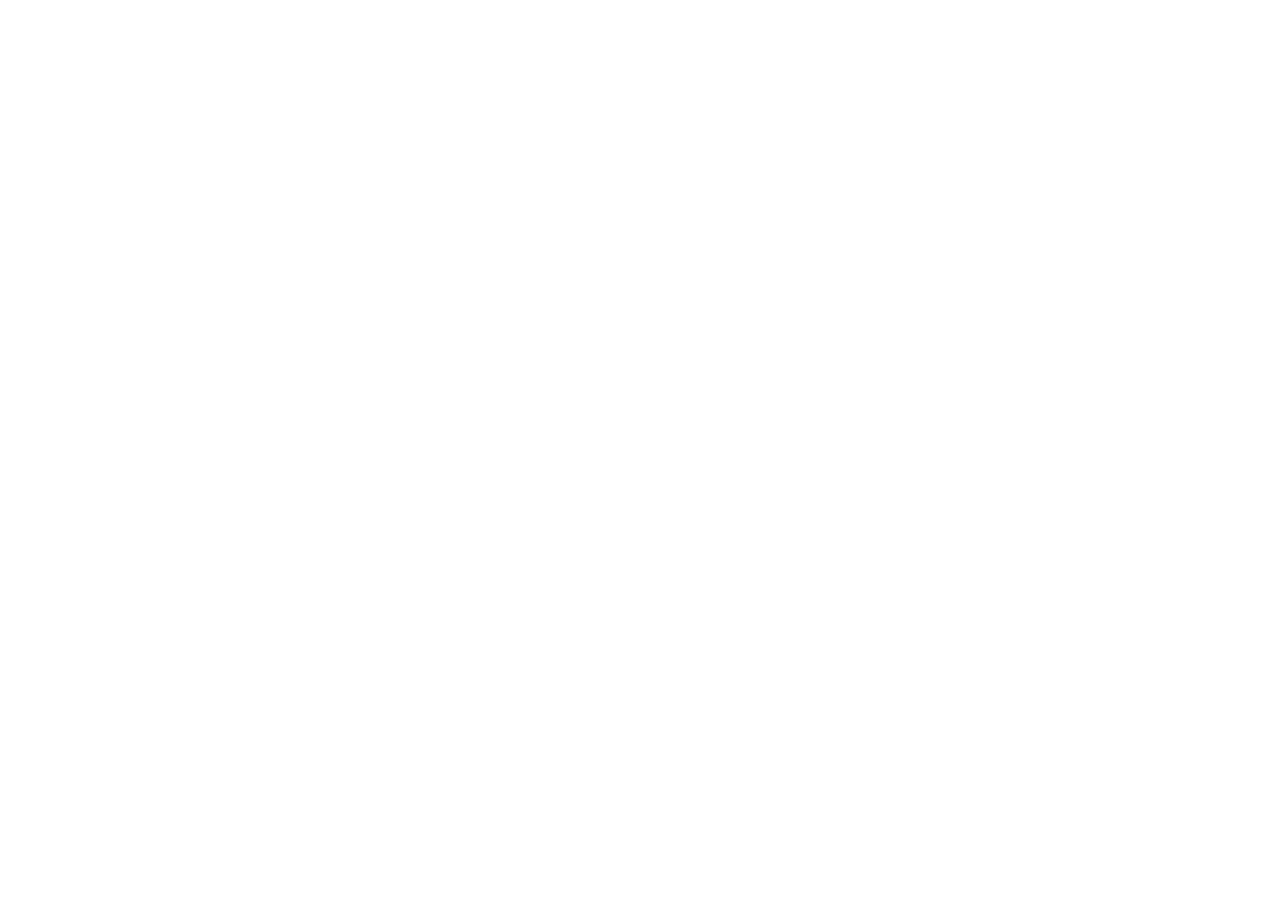
==== index.html @ 5f419419 "Add files via upload" ====
<DOCTYPE! html>
<html lang="pt-br">
    <head>
        <meta charset="UTF-8">
        <link href="/_css/style.css" type="text/css" rel="stylesheet">
    </head>

    <body>

    </body>
</html>
---- _css/style.css ----
body {
    font-family: sans-serif, -apple-system, BlinkMacSystemFont, 'Segoe UI', Roboto, Oxygen, Ubuntu, Cantarell, 'Open Sans', 'Helvetica Neue', sans-serif;
}
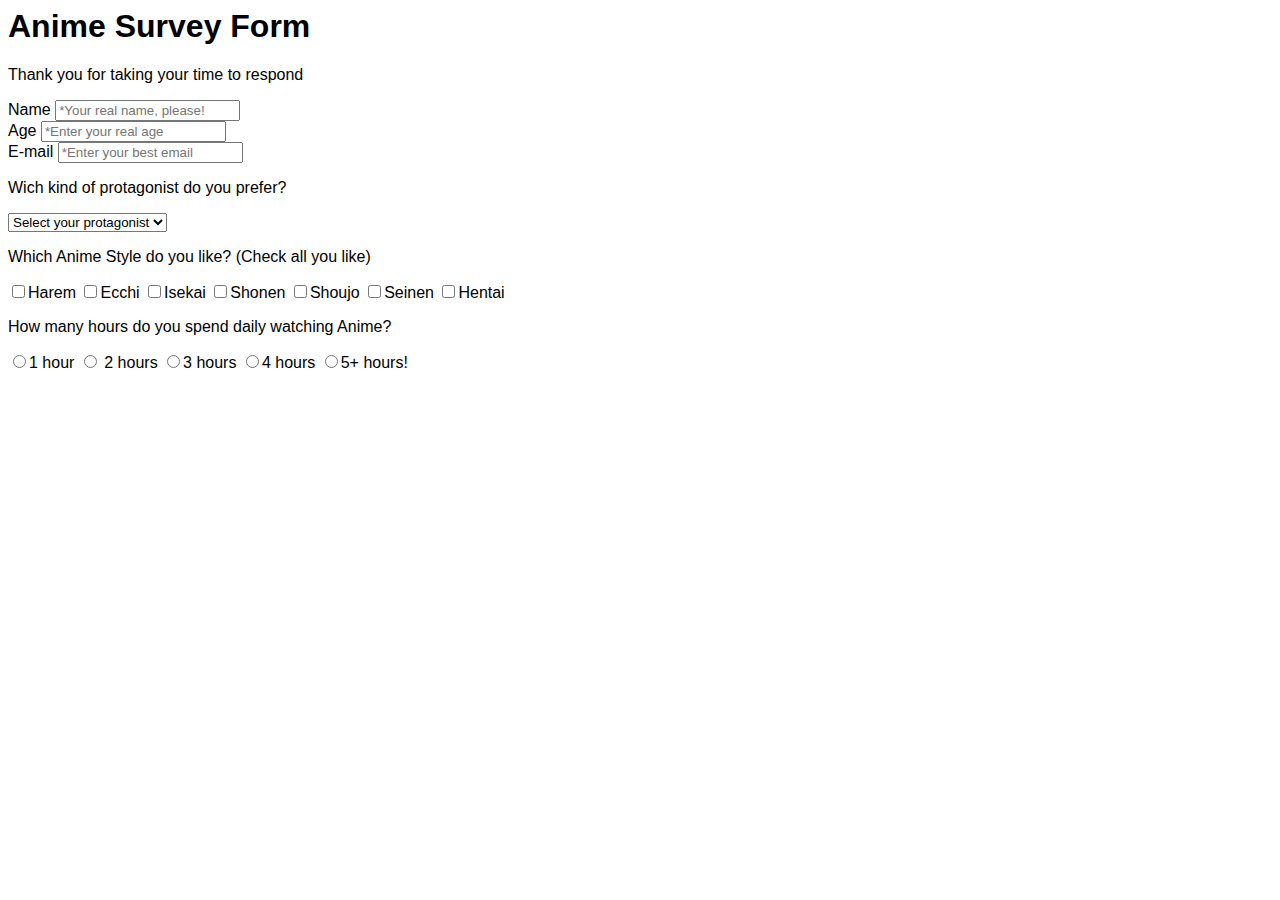
==== commit f5efcc14: "Update index.html" ====
--- a/index.html
+++ b/index.html
@@ -6,6 +6,153 @@
     </head>
 
     <body>
-
+        <header>
+            <h1 id="title">Anime Survey Form</h1>
+            <p id="description">Thank you for taking your time to respond</p>
+        </header>
+        <form id="survey-form">
+            <span id="data-group">
+                <div>
+                    <label id="name-label" for="name">Name</label>
+                    <input
+                        type="text"
+                        name="name"
+                        id="name"
+                        placeholder="*Your real name, please!"
+                        required
+                    >
+                </div>
+                <div>
+                    <label id="number-label" for="number">Age</label>
+                    <input
+                        type="number"
+                        name="number"
+                        id="number"
+                        placeholder="*Enter your real age"
+                        required
+                    >
+                </div>
+                <div>
+                    <label id="email-label" for="email">E-mail</label>
+                    <input
+                        type="email"
+                        name="email"
+                        id="email"
+                        min="8"
+                        max="90"
+                        placeholder="*Enter your best email"
+                        required
+                    >
+                </div>
+            </span>
+            <div>
+                <p>Wich kind of protagonist do you prefer?</p>
+                <select id="dropdown" name="protagonist" required>
+                    <option disabled selected value>Select your protagonist</option>
+                    <option value="Haremking">Generic Harem king</option>
+                    <option value="tsu-yan">Tsundere / Yandere</option>
+                    <option value="oujou">Oujou-sama</option>
+                    <option value="Overpower">Overpower</option>
+                    <option value="Undeserved">Undeserved</option>
+                </select>
+            </div>
+            <div id="radio-group">
+                <p>Which Anime Style do you like? (Check all you like)</p>
+                <label>
+                    <input
+                        type="checkbox"
+                        name="animestyle"
+                        id="harem"
+                        value="Harem"
+                    >Harem
+                </label>
+                <label>
+                    <input
+                        type="checkbox"
+                        name="animestyle"
+                        id="ecchi"
+                        value="ecchi"
+                    >Ecchi
+                </label>
+                <label>
+                    <input
+                        type="checkbox"
+                        name="animestyle"
+                        id="isekai"
+                        value="isekai"
+                    >Isekai
+                </label>
+                <label>
+                    <input
+                        type="checkbox"
+                        name="animestyle"
+                        id="shonen"
+                        value="shonen"
+                    >Shonen
+                </label>
+                <label>
+                    <input
+                        type="checkbox"
+                        name="animestyle"
+                        id="shoujo"
+                        value="shoujo"
+                    >Shoujo
+                </label>
+                <label>
+                    <input
+                        type="checkbox"
+                        name="animestyle"
+                        id="seinen"
+                        value="seinen"
+                    >Seinen
+                </label>
+                <label>
+                    <input
+                        type="checkbox"
+                        name="animestyle"
+                        id="hentai"
+                        value="hentai"
+                    >Hentai
+                </label>
+            </div>
+            <div>
+                <p>How many hours do you spend daily watching Anime?</p>
+                <label>
+                    <input                        
+                        name="hours"                        
+                        value="1hour"
+                        type="radio"
+                    >1 hour
+                </label>
+                <label>
+                    <input                        
+                        name="hours"                        
+                        value="2hour"
+                        type="radio"
+                    >   2 hours
+                </label>
+                <label>
+                    <input                        
+                        name="hours"                        
+                        value="3hour"
+                        type="radio"
+                    >3 hours
+                </label>
+                <label>
+                    <input                        
+                        name="hours"                        
+                        value="4hour"
+                        type="radio"
+                    >4 hours
+                </label>
+                <label>
+                    <input                        
+                        name="hours"                        
+                        value="5hour"
+                        type="radio"
+                    >5+ hours!
+                </label>
+            </div>            
+        </form>
     </body>
-</html>+</html>
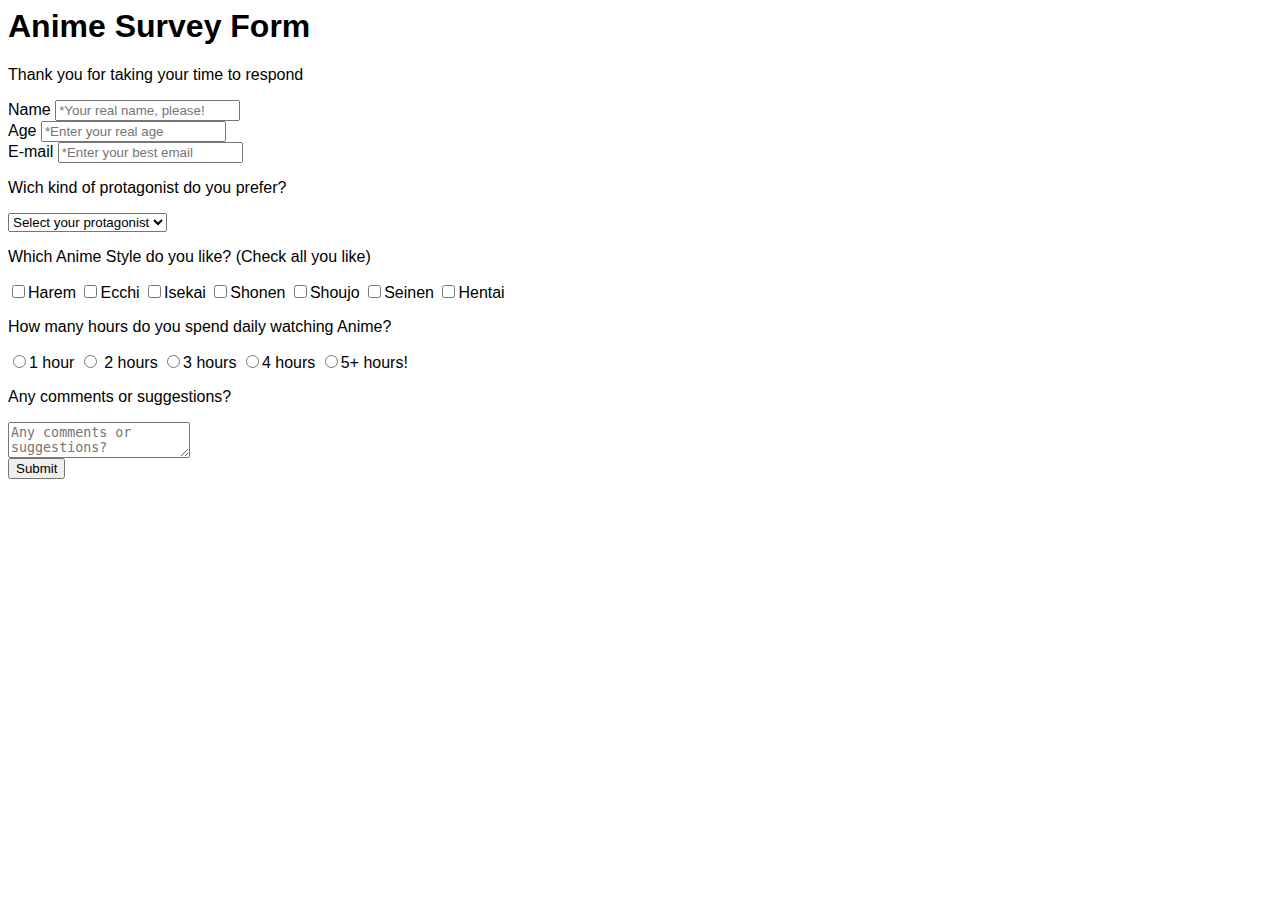
==== commit 8be31ff8: "Update index.html" ====
--- a/index.html
+++ b/index.html
@@ -152,7 +152,21 @@
                         type="radio"
                     >5+ hours!
                 </label>
-            </div>            
+            </div>
+            <div>
+                <p>Any comments or suggestions?</p>
+                <textarea
+                id="comments"
+                name="comments"
+                placeholder="Any comments or suggestions?"></textarea>
+            </div>
+            <div>
+                <button
+                type="submit"
+                id="submit"
+                >Submit
+                </button>
+            </div>
         </form>
     </body>
 </html>
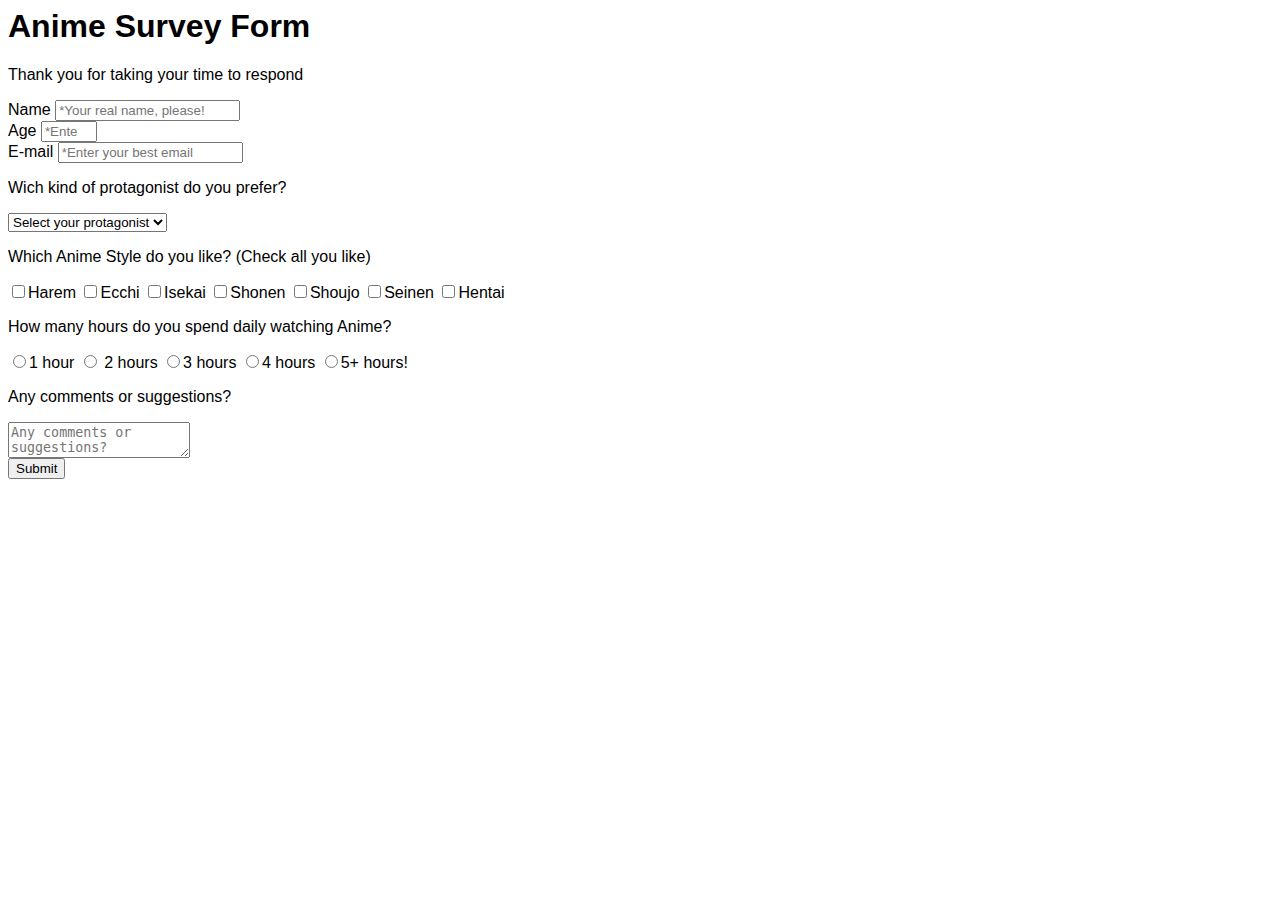
==== commit 5d609884: "Update index.html" ====
--- a/index.html
+++ b/index.html
@@ -28,6 +28,8 @@
                         type="number"
                         name="number"
                         id="number"
+                        min="10"
+                        max="90"
                         placeholder="*Enter your real age"
                         required
                     >
--- a/_css/style.css
+++ b/_css/style.css
@@ -1,3 +1,4 @@
 body {
+    font-size: 16px;
     font-family: sans-serif, -apple-system, BlinkMacSystemFont, 'Segoe UI', Roboto, Oxygen, Ubuntu, Cantarell, 'Open Sans', 'Helvetica Neue', sans-serif;
-}+}
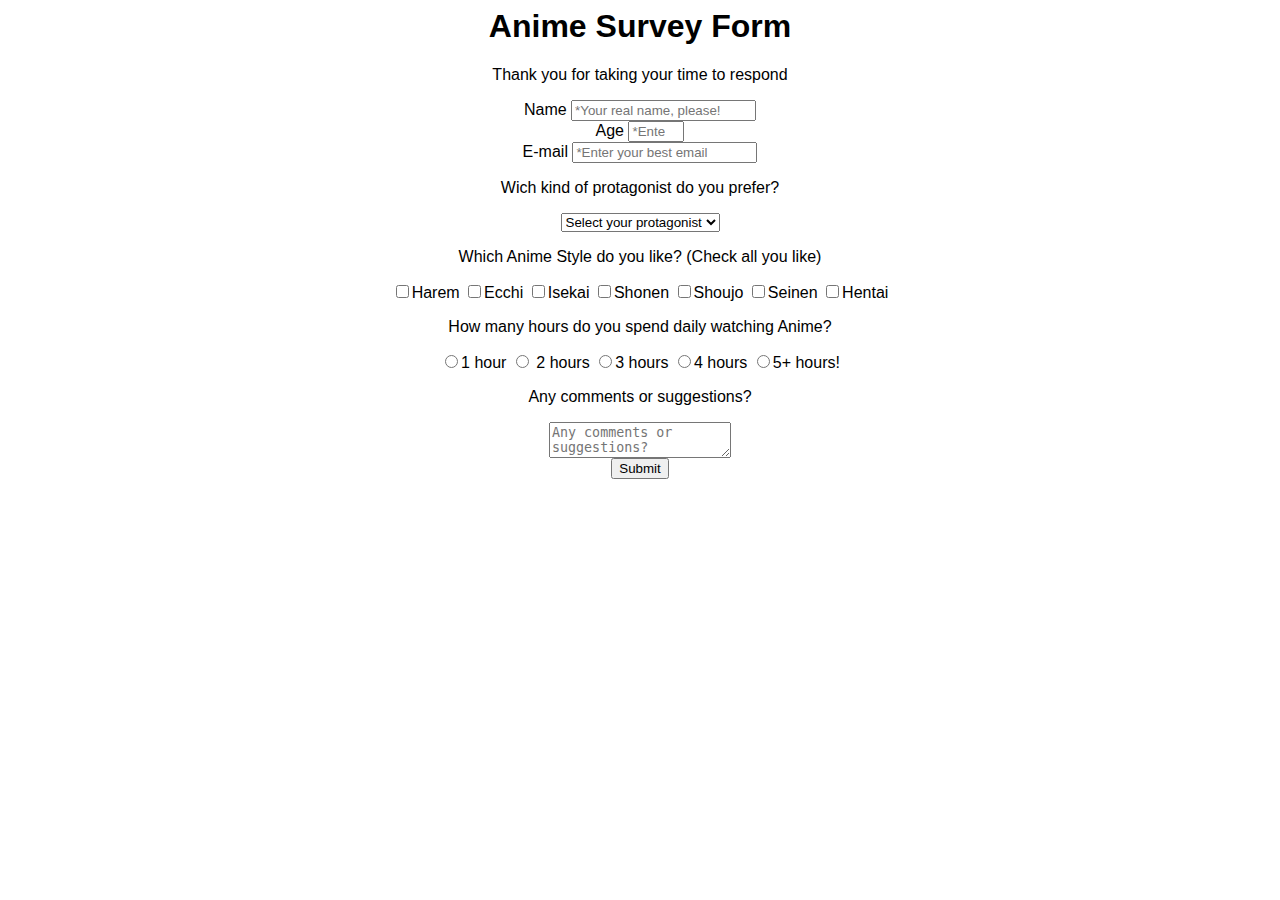
==== commit ba915e6a: "Update index.html" ====
--- a/index.html
+++ b/index.html
@@ -2,7 +2,7 @@
 <html lang="pt-br">
     <head>
         <meta charset="UTF-8">
-        <link href="/_css/style.css" type="text/css" rel="stylesheet">
+        <link href="_css/style.css" type="text/css" rel="stylesheet">
     </head>
 
     <body>
--- a/_css/style.css
+++ b/_css/style.css
@@ -2,3 +2,7 @@
     font-size: 16px;
     font-family: sans-serif, -apple-system, BlinkMacSystemFont, 'Segoe UI', Roboto, Oxygen, Ubuntu, Cantarell, 'Open Sans', 'Helvetica Neue', sans-serif;
 }
+
+html {
+  text-align: center;
+}
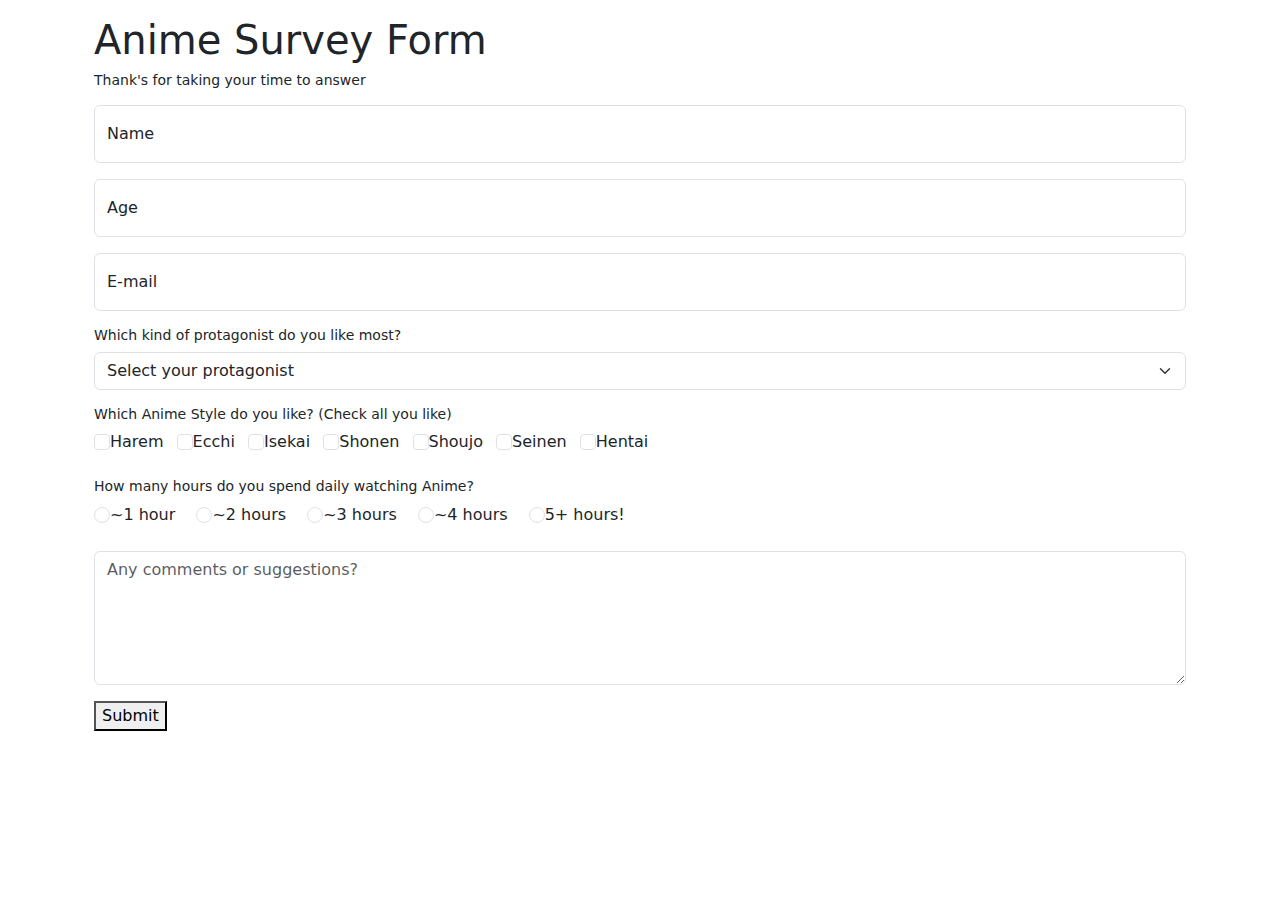
==== commit f2b30bbe: "Bootstrap added" ====
--- a/index.html
+++ b/index.html
@@ -1,174 +1,103 @@
 <DOCTYPE! html>
 <html lang="pt-br">
-    <head>
-        <meta charset="UTF-8">
-        <link href="_css/style.css" type="text/css" rel="stylesheet">
-    </head>
+<head>
+	<meta charset="UTF-8">
+	<link href="https://cdn.jsdelivr.net/npm/bootstrap@5.1.3/dist/css/bootstrap.min.css" rel="stylesheet">
+</head>
 
-    <body>
-        <header>
-            <h1 id="title">Anime Survey Form</h1>
-            <p id="description">Thank you for taking your time to respond</p>
-        </header>
-        <form id="survey-form">
-            <span id="data-group">
-                <div>
-                    <label id="name-label" for="name">Name</label>
-                    <input
-                        type="text"
-                        name="name"
-                        id="name"
-                        placeholder="*Your real name, please!"
-                        required
-                    >
-                </div>
-                <div>
-                    <label id="number-label" for="number">Age</label>
-                    <input
-                        type="number"
-                        name="number"
-                        id="number"
-                        min="10"
-                        max="90"
-                        placeholder="*Enter your real age"
-                        required
-                    >
-                </div>
-                <div>
-                    <label id="email-label" for="email">E-mail</label>
-                    <input
-                        type="email"
-                        name="email"
-                        id="email"
-                        min="8"
-                        max="90"
-                        placeholder="*Enter your best email"
-                        required
-                    >
-                </div>
-            </span>
-            <div>
-                <p>Wich kind of protagonist do you prefer?</p>
-                <select id="dropdown" name="protagonist" required>
-                    <option disabled selected value>Select your protagonist</option>
-                    <option value="Haremking">Generic Harem king</option>
-                    <option value="tsu-yan">Tsundere / Yandere</option>
-                    <option value="oujou">Oujou-sama</option>
-                    <option value="Overpower">Overpower</option>
-                    <option value="Undeserved">Undeserved</option>
-                </select>
-            </div>
-            <div id="radio-group">
-                <p>Which Anime Style do you like? (Check all you like)</p>
-                <label>
-                    <input
-                        type="checkbox"
-                        name="animestyle"
-                        id="harem"
-                        value="Harem"
-                    >Harem
-                </label>
-                <label>
-                    <input
-                        type="checkbox"
-                        name="animestyle"
-                        id="ecchi"
-                        value="ecchi"
-                    >Ecchi
-                </label>
-                <label>
-                    <input
-                        type="checkbox"
-                        name="animestyle"
-                        id="isekai"
-                        value="isekai"
-                    >Isekai
-                </label>
-                <label>
-                    <input
-                        type="checkbox"
-                        name="animestyle"
-                        id="shonen"
-                        value="shonen"
-                    >Shonen
-                </label>
-                <label>
-                    <input
-                        type="checkbox"
-                        name="animestyle"
-                        id="shoujo"
-                        value="shoujo"
-                    >Shoujo
-                </label>
-                <label>
-                    <input
-                        type="checkbox"
-                        name="animestyle"
-                        id="seinen"
-                        value="seinen"
-                    >Seinen
-                </label>
-                <label>
-                    <input
-                        type="checkbox"
-                        name="animestyle"
-                        id="hentai"
-                        value="hentai"
-                    >Hentai
-                </label>
-            </div>
-            <div>
-                <p>How many hours do you spend daily watching Anime?</p>
-                <label>
-                    <input                        
-                        name="hours"                        
-                        value="1hour"
-                        type="radio"
-                    >1 hour
-                </label>
-                <label>
-                    <input                        
-                        name="hours"                        
-                        value="2hour"
-                        type="radio"
-                    >   2 hours
-                </label>
-                <label>
-                    <input                        
-                        name="hours"                        
-                        value="3hour"
-                        type="radio"
-                    >3 hours
-                </label>
-                <label>
-                    <input                        
-                        name="hours"                        
-                        value="4hour"
-                        type="radio"
-                    >4 hours
-                </label>
-                <label>
-                    <input                        
-                        name="hours"                        
-                        value="5hour"
-                        type="radio"
-                    >5+ hours!
-                </label>
-            </div>
-            <div>
-                <p>Any comments or suggestions?</p>
-                <textarea
-                id="comments"
-                name="comments"
-                placeholder="Any comments or suggestions?"></textarea>
-            </div>
-            <div>
-                <button
-                type="submit"
-                id="submit"
-                >Submit
-                </button>
-            </div>
-        </form>
-    </body>
+<body>
+	<div id="wrapper" class="container mb-3 mt-3">
+		<div id="welcDiv" class="container">
+			<h1 id="title">Anime Survey Form</h1>
+			<h2 id="description" class="small">Thank's for taking your time to answer</h2>
+		</div>
+		<form id="survey-form" class="container">
+
+			<!--user data-->
+			<div id="userDataDiv" class="mt-3 mb-3">
+				<div id="nameDiv" class="form-floating mt-3 mb-3">
+					<input id="name" class="form-control" type="text" name="name" placeholder="*" required>
+					<label id="name-label"for="name">Name</label>
+				</div>
+				<div id="ageDiv" class="form-floating mt-3 mb-3">
+					<input id="number" class="form-control" type="number" name="number" min="10" max="90" placeholder="*" required>
+					<label id="number-label" class="form-label" for="number">Age</label>
+				</div>
+		                <div id="emailDiv" class="form-floating mt-3 mb-3">
+					<input id="email" class="form-control" type="email" name="email" placeholder="*" required>
+					<label id="email-label" class="form-label" for="email">E-mail</label>
+	        	        </div>
+			</div>
+
+			<!--protagonist types selection-->
+			<div id="selectDiv" class="mb-3 mt-3">
+				<h3 class="small">Which kind of protagonist do you like most?</h3>
+				<select id="dropdown"  class="form-select" name="protagonist" required>
+					<option disabled selected>Select your protagonist</option>
+					<option value="Haremking">Generic Harem king</option>
+					<option value="tsu-yan">Tsundere / Yandere</option>
+					<option value="oujou">Oujou-sama</option>
+					<option value="ojisan">Oji-san</option>
+					<option value="Overpower">Overpower</option>
+					<option value="Undeserved">Undeserved</option>
+				</select>
+			</div>
+
+			<!--anime style options-->
+			<div id="checkDiv" class="mb-3 mt-3">
+				<h3 class="small">Which Anime Style do you like? (Check all you like)</h3>
+				<label class="form-label form-check-label">
+					<input type="checkbox" name="animestyle" id="harem" class="form-check-input">Harem
+				</label>
+				<label class="form-label form-check-label ms-2">
+					<input type="checkbox" name="animestyle" id="ecchi" class="form-check-input">Ecchi
+				</label>
+				<label class="form-label form-check-label ms-2">
+					<input type="checkbox" name="animestyle" id="isekai" class="form-check-input">Isekai
+		                </label>
+                		<label class="form-label form-check-label ms-2">
+					<input type="checkbox" name="animestyle" id="shonen" class="form-check-input">Shonen
+				</label>
+				<label class="form-label form-check-label ms-2">
+					<input type="checkbox" name="animestyle" id="shoujo" class="form-check-input">Shoujo
+				</label>
+				<label class="form-label form-check-label ms-2">
+					<input type="checkbox" name="animestyle" id="seinen" class="form-check-input">Seinen
+				</label>
+				<label class="form-label form-check-label ms-2">
+					<input type="checkbox" name="animestyle" id="hentai" class="form-check-input">Hentai
+				</label>
+				</div>
+
+			<!--anime style options-->
+			<div id="dailyHours" clas="mb-3 mt-3">
+				<h3 class="small">How many hours do you spend daily watching Anime?</h3>
+				<label class="form-label">
+					<input name="hours" type="radio" class="form-check-input">~1 hour
+		                </label>
+		                <label class="form-label ms-3">
+					<input name="hours" type="radio" class="form-check-input">~2 hours
+				</label>
+				<label class="form-label ms-3">
+					<input name="hours" type="radio" class="form-check-input">~3 hours
+		                </label>
+		                <label class="form-label ms-3">
+					<input name="hours" type="radio" class="form-check-input">~4 hours
+				</label>
+				<label class="form-label ms-3">
+					<input name="hours" type="radio" class="form-check-input">5+ hours!
+				</label>
+			</div>
+
+			<!--feedback section-->
+			<div id="feedbackDiv" class="mb-3 mt-3">
+				<textarea id="comments" class="form-control form-label" name="comments" placeholder="Any comments or suggestions?" rows="5"></textarea>
+			</div>
+			<div>
+				<button type="submit" id="submit">Submit
+		                </button>
+			</div>
+		</form>
+	</div>
+</body>
 </html>
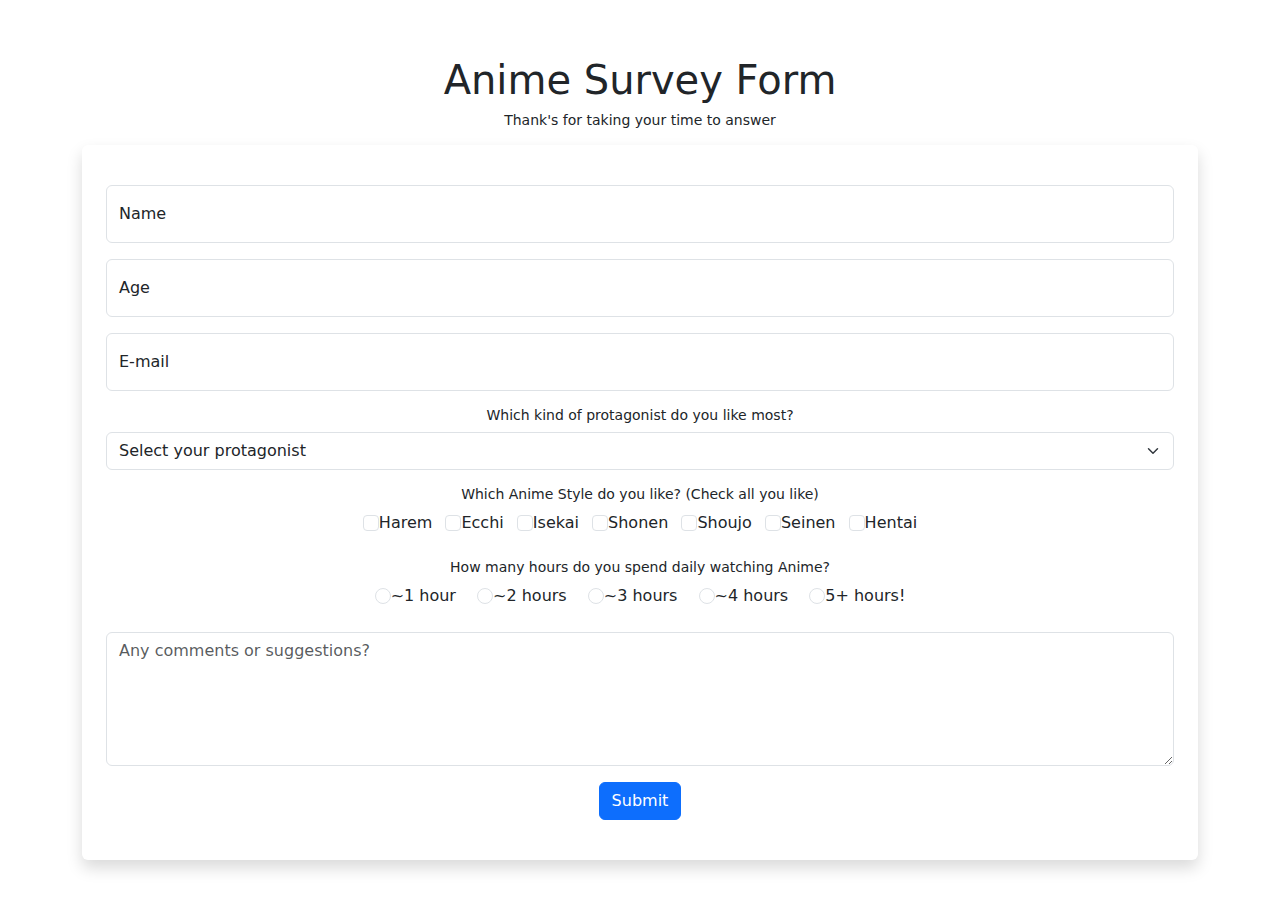
==== commit 70f5e7b0: "Update index.html" ====
--- a/index.html
+++ b/index.html
@@ -1,17 +1,17 @@
-<DOCTYPE! html>
-<html lang="pt-br">
+<!DOCTYPE html>
+<html lang="pt-br" class="h-100">
 <head>
 	<meta charset="UTF-8">
 	<link href="https://cdn.jsdelivr.net/npm/bootstrap@5.1.3/dist/css/bootstrap.min.css" rel="stylesheet">
 </head>
 
-<body>
-	<div id="wrapper" class="container mb-3 mt-3">
-		<div id="welcDiv" class="container">
+<body class="d-flex justify-content-center align-items-center h-100">
+	<div id="wrapper" class="container text-center mb-3 mt-3">
+		<div id="welcDiv" class="mt-3 mb-3">
 			<h1 id="title">Anime Survey Form</h1>
 			<h2 id="description" class="small">Thank's for taking your time to answer</h2>
 		</div>
-		<form id="survey-form" class="container">
+		<form id="survey-form" class="container rounded shadow p-4 bg-white">
 
 			<!--user data-->
 			<div id="userDataDiv" class="mt-3 mb-3">
@@ -94,7 +94,7 @@
 				<textarea id="comments" class="form-control form-label" name="comments" placeholder="Any comments or suggestions?" rows="5"></textarea>
 			</div>
 			<div>
-				<button type="submit" id="submit">Submit
+				<button type="submit" id="submit" class="btn btn-primary mb-3">Submit
 		                </button>
 			</div>
 		</form>
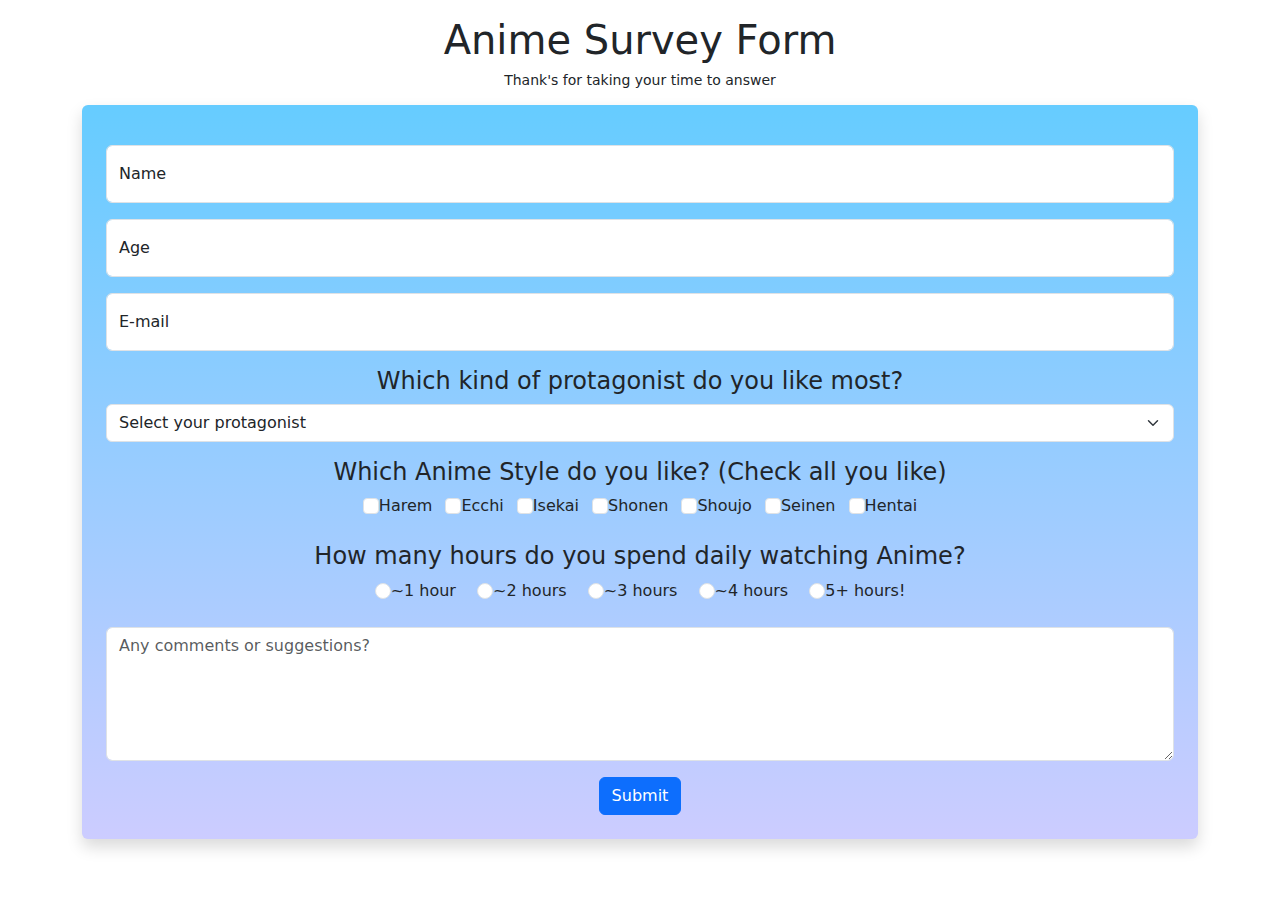
==== commit d7c75e36: "Update index.html" ====
--- a/index.html
+++ b/index.html
@@ -1,17 +1,17 @@
 <!DOCTYPE html>
-<html lang="pt-br" class="h-100">
+<html lang="pt-br">
 <head>
 	<meta charset="UTF-8">
 	<link href="https://cdn.jsdelivr.net/npm/bootstrap@5.1.3/dist/css/bootstrap.min.css" rel="stylesheet">
 </head>
 
 <body class="d-flex justify-content-center align-items-center h-100">
-	<div id="wrapper" class="container text-center mb-3 mt-3">
-		<div id="welcDiv" class="mt-3 mb-3">
+	<div id="wrapper" class="container text-center my-3">
+		<div id="welcDiv" class="mb-3">
 			<h1 id="title">Anime Survey Form</h1>
 			<h2 id="description" class="small">Thank's for taking your time to answer</h2>
 		</div>
-		<form id="survey-form" class="container rounded shadow p-4 bg-white">
+		<form id="survey-form" class="container rounded shadow p-4 bg-white" style="background: linear-gradient(to bottom, #66ccff 0%, #ccccff 100%)">
 
 			<!--user data-->
 			<div id="userDataDiv" class="mt-3 mb-3">
@@ -31,7 +31,7 @@
 
 			<!--protagonist types selection-->
 			<div id="selectDiv" class="mb-3 mt-3">
-				<h3 class="small">Which kind of protagonist do you like most?</h3>
+				<h4>Which kind of protagonist do you like most?</h4>
 				<select id="dropdown"  class="form-select" name="protagonist" required>
 					<option disabled selected>Select your protagonist</option>
 					<option value="Haremking">Generic Harem king</option>
@@ -45,7 +45,7 @@
 
 			<!--anime style options-->
 			<div id="checkDiv" class="mb-3 mt-3">
-				<h3 class="small">Which Anime Style do you like? (Check all you like)</h3>
+				<h4>Which Anime Style do you like? (Check all you like)</h4>
 				<label class="form-label form-check-label">
 					<input type="checkbox" name="animestyle" id="harem" class="form-check-input">Harem
 				</label>
@@ -70,8 +70,8 @@
 				</div>
 
 			<!--anime style options-->
-			<div id="dailyHours" clas="mb-3 mt-3">
-				<h3 class="small">How many hours do you spend daily watching Anime?</h3>
+			<div id="dailyHours" class="mb-3 mt-3">
+				<h4>How many hours do you spend daily watching Anime?</h4>
 				<label class="form-label">
 					<input name="hours" type="radio" class="form-check-input">~1 hour
 		                </label>
@@ -94,8 +94,7 @@
 				<textarea id="comments" class="form-control form-label" name="comments" placeholder="Any comments or suggestions?" rows="5"></textarea>
 			</div>
 			<div>
-				<button type="submit" id="submit" class="btn btn-primary mb-3">Submit
-		                </button>
+				<button type="submit" id="submit" class="btn btn-primary">Submit</button>
 			</div>
 		</form>
 	</div>
